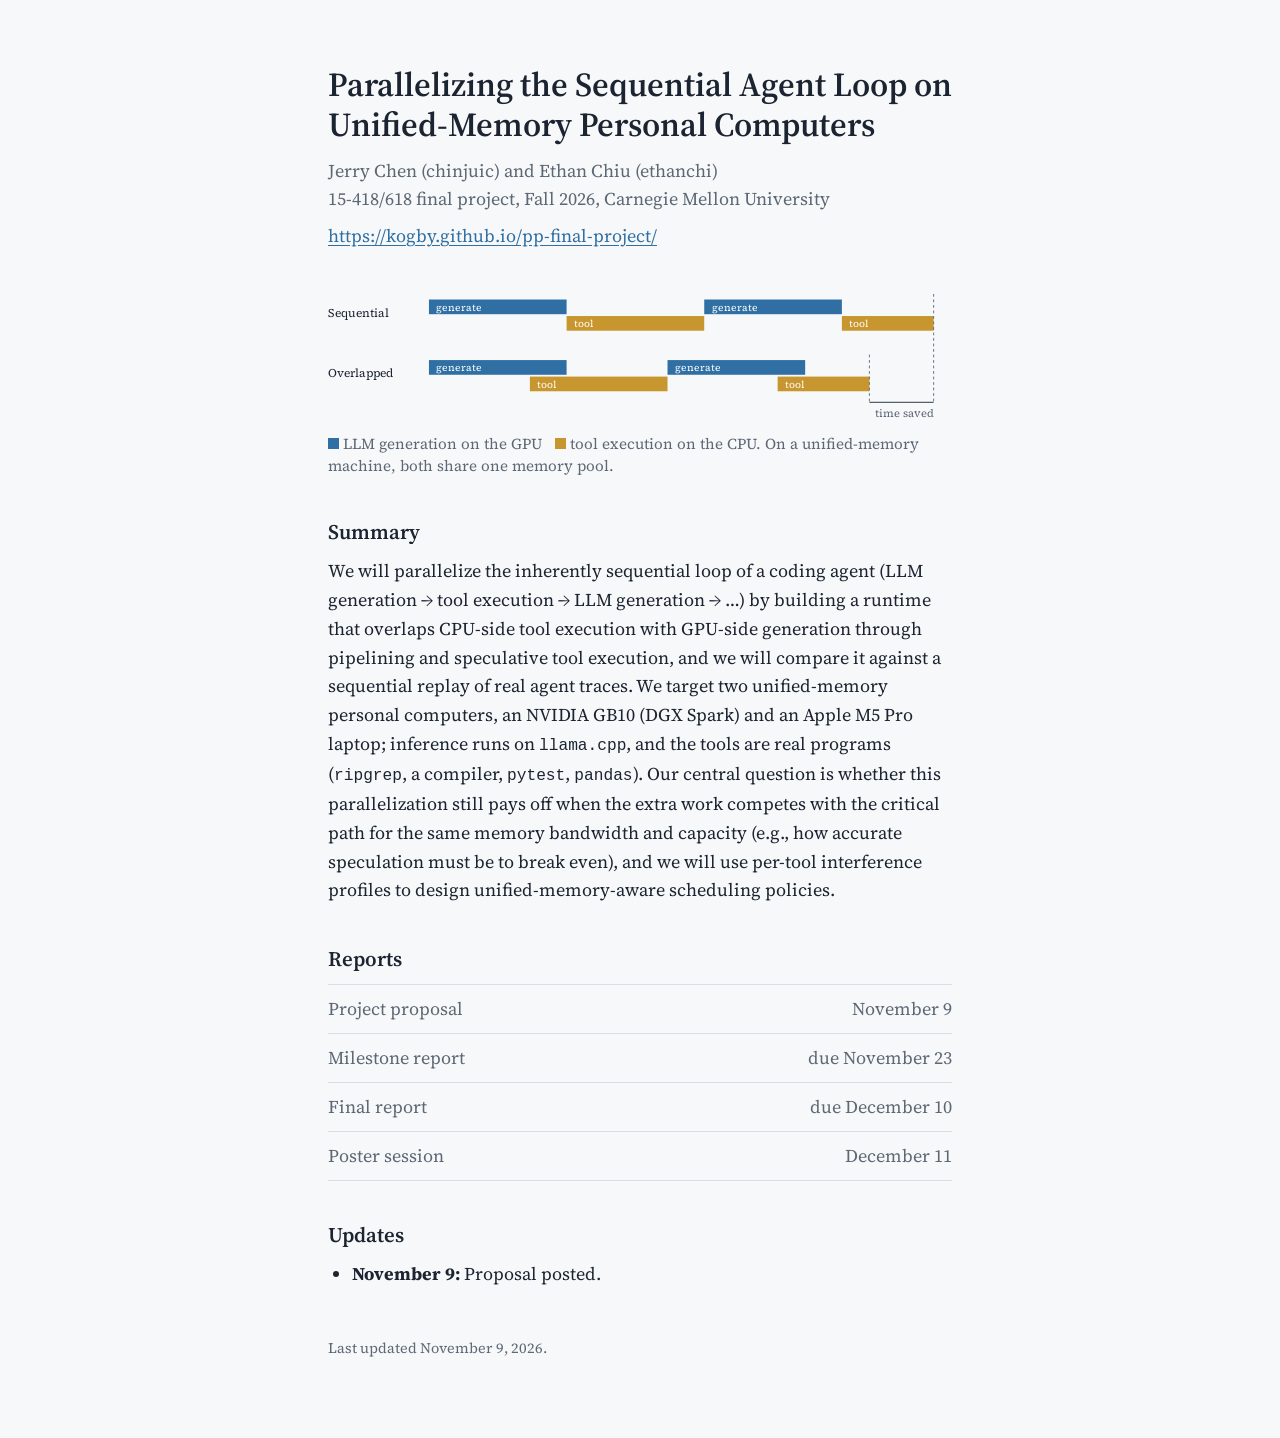
==== docs/index.html @ 6fe1ef0a "Add project website" ====
<!DOCTYPE html>
<html lang="en">
<head>
  <meta charset="utf-8">
  <meta name="viewport" content="width=device-width, initial-scale=1">
  <title>Parallelizing the Sequential Agent Loop</title>
  <meta name="description" content="15-418/618 final project, Fall 2026, Carnegie Mellon University. Jerry Chen and Ethan Chiu.">
  <link rel="preconnect" href="https://fonts.googleapis.com">
  <link rel="preconnect" href="https://fonts.gstatic.com" crossorigin>
  <link rel="stylesheet" href="https://fonts.googleapis.com/css2?family=Source+Serif+4:wght@400;600&amp;display=swap">
  <link rel="stylesheet" href="style.css">
</head>
<body>
<main>
  <h1>Parallelizing the Sequential Agent Loop on Unified-Memory Personal Computers</h1>
  <p class="byline">Jerry Chen (chinjuic) and Ethan Chiu (ethanchi)<br>
    15-418/618 final project, Fall 2026, Carnegie Mellon University</p>
  <p class="muted"><a href="https://kogby.github.io/pp-final-project/">https://kogby.github.io/pp-final-project/</a></p>

  <figure>
    <svg viewBox="0 0 680 150" role="img" aria-label="Two agent steps. Run sequentially, each tool call waits for generation to finish and vice versa. Overlapped, tool calls start while the model is still generating, and the request finishes earlier.">
      <text class="row-label" x="0" y="37">Sequential</text>
      <rect class="bar-gpu" x="110" y="18" width="150" height="16"/>
      <text class="bar-label" x="118" y="30">generate</text>
      <rect class="bar-gpu" x="410" y="18" width="150" height="16"/>
      <text class="bar-label" x="418" y="30">generate</text>
      <rect class="bar-cpu" x="260" y="36" width="150" height="16"/>
      <text class="bar-label" x="268" y="48">tool</text>
      <rect class="bar-cpu" x="560" y="36" width="100" height="16"/>
      <text class="bar-label" x="568" y="48">tool</text>

      <text class="row-label" x="0" y="103">Overlapped</text>
      <rect class="bar-gpu" x="110" y="84" width="150" height="16"/>
      <text class="bar-label" x="118" y="96">generate</text>
      <rect class="bar-gpu" x="370" y="84" width="150" height="16"/>
      <text class="bar-label" x="378" y="96">generate</text>
      <rect class="bar-cpu" x="220" y="102" width="150" height="16"/>
      <text class="bar-label" x="228" y="114">tool</text>
      <rect class="bar-cpu" x="490" y="102" width="100" height="16"/>
      <text class="bar-label" x="498" y="114">tool</text>

      <line class="guide" x1="590" y1="78" x2="590" y2="132"/>
      <line class="guide" x1="660" y1="12" x2="660" y2="132"/>
      <line class="span-line" x1="590" y1="130" x2="660" y2="130"/>
      <text class="span-label" x="596" y="146">time saved</text>
    </svg>
    <figcaption><span class="swatch swatch-gpu"></span>LLM generation on the GPU <span class="swatch swatch-cpu swatch-next"></span>tool execution on the CPU. On a unified-memory machine, both share one memory pool.</figcaption>
  </figure>

  <h2>Summary</h2>
  <p>We will parallelize the inherently sequential loop of a coding agent (LLM
  generation → tool execution → LLM generation → …) by building a runtime that
  overlaps CPU-side tool execution with GPU-side generation through pipelining
  and speculative tool execution, and we will compare it against a sequential
  replay of real agent traces. We target two unified-memory personal computers,
  an NVIDIA GB10 (DGX Spark) and an Apple M5&nbsp;Pro laptop; inference runs on
  <code>llama.cpp</code>, and the tools are real programs (<code>ripgrep</code>, a compiler, <code>pytest</code>,
  <code>pandas</code>). Our central question is whether this parallelization still pays
  off when the extra work competes with the critical path for the same memory
  bandwidth and capacity (e.g., how accurate speculation must be to break even),
  and we will use per-tool interference profiles to design unified-memory-aware
  scheduling policies.</p>

  <h2>Reports</h2>
  <ul class="reports">
    <li><span class="pending">Project proposal</span><span class="date">November 9</span></li>
    <li><span class="pending">Milestone report</span><span class="date">due November 23</span></li>
    <li><span class="pending">Final report</span><span class="date">due December 10</span></li>
    <li><span class="pending">Poster session</span><span class="date">December 11</span></li>
  </ul>

  <h2>Updates</h2>
  <!-- Add entries at the top: <li><strong>Month D:</strong> one or two sentences.</li> -->
  <ul>
    <li><strong>November 9:</strong> Proposal posted.</li>
  </ul>

  <footer>Last updated November 9, 2026.</footer>
</main>
</body>
</html>
---- docs/style.css ----
:root {
  color-scheme: light;
  --paper: #F7F8FA;
  --ink: #1B2430;
  --muted: #5D6875;
  --rule: #D9DEE5;
  --gpu: #2F6FA3;
  --cpu: #C8962E;
  --on-bar: #FFFFFF;
}

@media (prefers-color-scheme: dark) {
  :root {
    color-scheme: dark;
    --paper: #14181E;
    --ink: #E6EAF0;
    --muted: #9AA4B1;
    --rule: #2C333D;
    --gpu: #6FA8D6;
    --cpu: #E0B45A;
    --on-bar: #14181E;
  }
}

*,
*::before,
*::after {
  box-sizing: border-box;
}

html {
  -webkit-text-size-adjust: 100%;
  text-size-adjust: 100%;
}

body {
  margin: 0;
  background: var(--paper);
  color: var(--ink);
  font-family: "Source Serif 4", Georgia, "Times New Roman", serif;
  font-size: 1.125rem;
  line-height: 1.6;
  overflow-wrap: break-word;
}

main {
  max-width: 42rem;
  margin: 0 auto;
  padding: 4rem 1.5rem 5rem;
}

h1 {
  font-size: 2.1rem;
  font-weight: 600;
  line-height: 1.2;
  margin: 0 0 0.75rem;
}

h2 {
  font-size: 1.3rem;
  font-weight: 600;
  line-height: 1.3;
  margin: 2.5rem 0 0.75rem;
}

h3 {
  font-size: 1.1rem;
  font-weight: 600;
  line-height: 1.35;
  margin: 1.75rem 0 0.5rem;
}

p,
ul,
ol,
dl,
figure {
  margin: 0 0 1rem;
}

ul,
ol {
  padding-left: 1.5rem;
}

li + li {
  margin-top: 0.35rem;
}

a {
  color: var(--gpu);
  text-underline-offset: 0.15em;
}

:focus-visible {
  outline: 2px solid var(--gpu);
  outline-offset: 2px;
}

code {
  font-family: ui-monospace, "SF Mono", Menlo, monospace;
  font-size: 0.9em;
}

.muted {
  color: var(--muted);
}

.byline {
  color: var(--muted);
  margin-bottom: 0.5rem;
}

.home {
  display: inline-block;
  margin-bottom: 2rem;
  color: var(--muted);
  font-size: 0.95rem;
}

/* Figure */

figure {
  margin: 2rem 0;
}

figure svg {
  display: block;
  width: 100%;
  height: auto;
}

figcaption {
  margin-top: 0.75rem;
  color: var(--muted);
  font-size: 0.95rem;
  line-height: 1.5;
}

.swatch {
  display: inline-block;
  width: 0.7em;
  height: 0.7em;
  margin-right: 0.3em;
  vertical-align: baseline;
}

.swatch-next {
  margin-left: 0.6em;
}

.swatch-gpu {
  background: var(--gpu);
}

.swatch-cpu {
  background: var(--cpu);
}

.bar-gpu {
  fill: var(--gpu);
}

.bar-cpu {
  fill: var(--cpu);
}

.bar-label {
  fill: var(--on-bar);
  font-size: 11px;
}

.row-label {
  fill: var(--ink);
  font-size: 13px;
}

.guide {
  stroke: var(--muted);
  stroke-dasharray: 3 3;
}

.span-line {
  stroke: var(--ink);
}

.span-label {
  fill: var(--muted);
  font-size: 12px;
}

/* Reports list */

.reports {
  list-style: none;
  padding: 0;
  border-top: 1px solid var(--rule);
}

.reports li {
  display: flex;
  justify-content: space-between;
  align-items: baseline;
  gap: 1rem;
  margin: 0;
  padding: 0.6rem 0;
  border-bottom: 1px solid var(--rule);
}

.reports .date {
  color: var(--muted);
  white-space: nowrap;
}

.reports .pending {
  color: var(--muted);
}

.reports .secondary {
  margin-left: 0.4rem;
  font-size: 0.9rem;
}

footer {
  margin-top: 3rem;
  color: var(--muted);
  font-size: 0.9rem;
}

/* Proposal */

dt {
  font-weight: 600;
}

dd {
  margin: 0 0 0.75rem 1.5rem;
}

.table-wrap {
  overflow-x: auto;
  margin: 0 0 1rem;
}

table {
  border-collapse: collapse;
  width: 100%;
  font-size: 1rem;
}

th,
td {
  text-align: left;
  vertical-align: top;
  padding: 0.5rem 0.75rem 0.5rem 0;
  border-bottom: 1px solid var(--rule);
}

th {
  font-weight: 600;
}

td:first-child,
th:first-child {
  white-space: nowrap;
}

tr.deadline td {
  font-weight: 600;
}

.katex-display {
  overflow-x: auto;
  overflow-y: hidden;
  padding: 0.25rem 0;
}

.references li {
  scroll-margin-top: 1rem;
}

@media (max-width: 30rem) {
  body {
    font-size: 1.05rem;
  }

  main {
    padding-top: 2.5rem;
  }

  h1 {
    font-size: 1.7rem;
  }
}
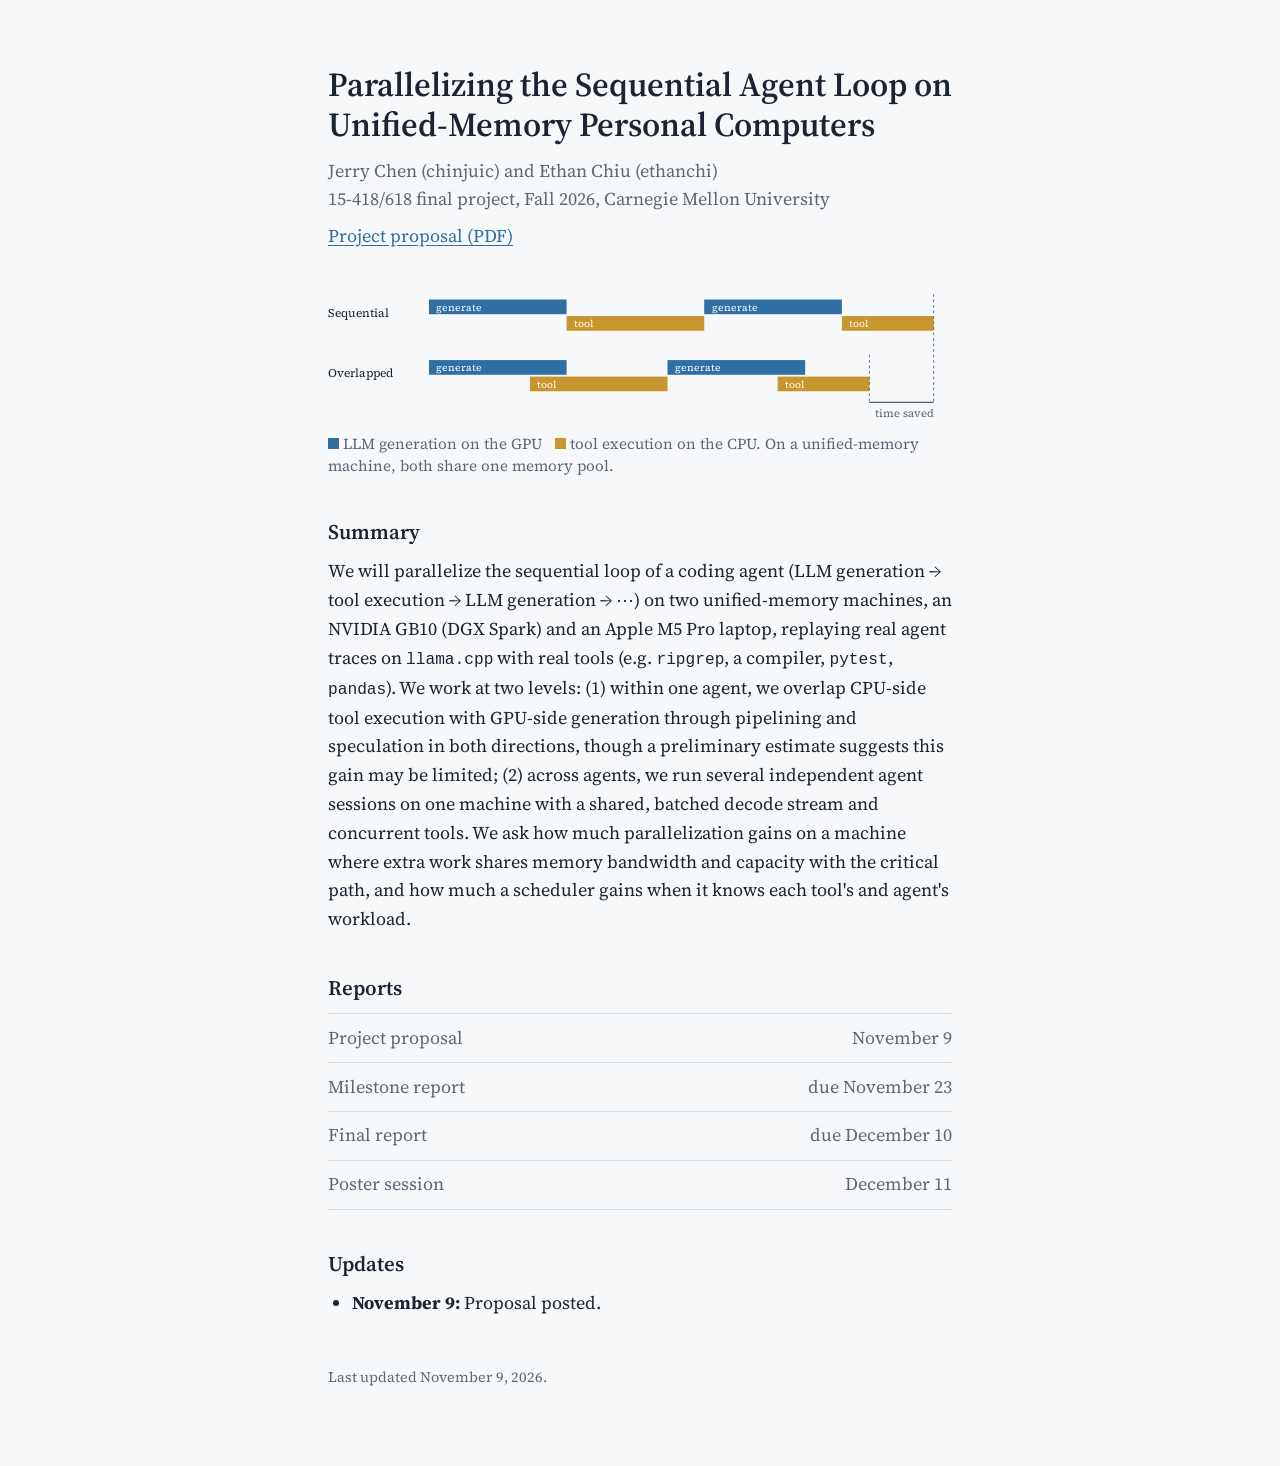
==== commit a769a1a9: "Post proposal PDF and update summary on project page" ====
--- a/docs/index.html
+++ b/docs/index.html
@@ -15,7 +15,7 @@
   <h1>Parallelizing the Sequential Agent Loop on Unified-Memory Personal Computers</h1>
   <p class="byline">Jerry Chen (chinjuic) and Ethan Chiu (ethanchi)<br>
     15-418/618 final project, Fall 2026, Carnegie Mellon University</p>
-  <p class="muted"><a href="https://kogby.github.io/pp-final-project/">https://kogby.github.io/pp-final-project/</a></p>
+  <p class="muted"><a href="proposal.pdf">Project proposal (PDF)</a></p>
 
   <figure>
     <svg viewBox="0 0 680 150" role="img" aria-label="Two agent steps. Run sequentially, each tool call waits for generation to finish and vice versa. Overlapped, tool calls start while the model is still generating, and the request finishes earlier.">
@@ -48,18 +48,11 @@
   </figure>
 
   <h2>Summary</h2>
-  <p>We will parallelize the inherently sequential loop of a coding agent (LLM
-  generation → tool execution → LLM generation → …) by building a runtime that
-  overlaps CPU-side tool execution with GPU-side generation through pipelining
-  and speculative tool execution, and we will compare it against a sequential
-  replay of real agent traces. We target two unified-memory personal computers,
-  an NVIDIA GB10 (DGX Spark) and an Apple M5&nbsp;Pro laptop; inference runs on
-  <code>llama.cpp</code>, and the tools are real programs (<code>ripgrep</code>, a compiler, <code>pytest</code>,
-  <code>pandas</code>). Our central question is whether this parallelization still pays
-  off when the extra work competes with the critical path for the same memory
-  bandwidth and capacity (e.g., how accurate speculation must be to break even),
-  and we will use per-tool interference profiles to design unified-memory-aware
-  scheduling policies.</p>
+  <p>We will parallelize the sequential loop of a coding agent (LLM generation
+  → tool execution → LLM generation → ⋯) on two unified-memory machines,
+  an NVIDIA GB10 (DGX Spark) and an Apple M5&nbsp;Pro laptop, replaying real agent traces on <code>llama.cpp</code> with real tools (e.g. <code>ripgrep</code>, a compiler, <code>pytest</code>, <code>pandas</code>).
+  We work at two levels: (1) within one agent, we overlap CPU-side tool execution with GPU-side generation through pipelining and speculation in both directions, though a preliminary estimate suggests this gain may be limited; (2) across agents, we run several independent agent sessions on one machine with a shared, batched decode stream and concurrent tools.
+  We ask how much parallelization gains on a machine where extra work shares memory bandwidth and capacity with the critical path, and how much a scheduler gains when it knows each tool's and agent's workload.</p>
 
   <h2>Reports</h2>
   <ul class="reports">
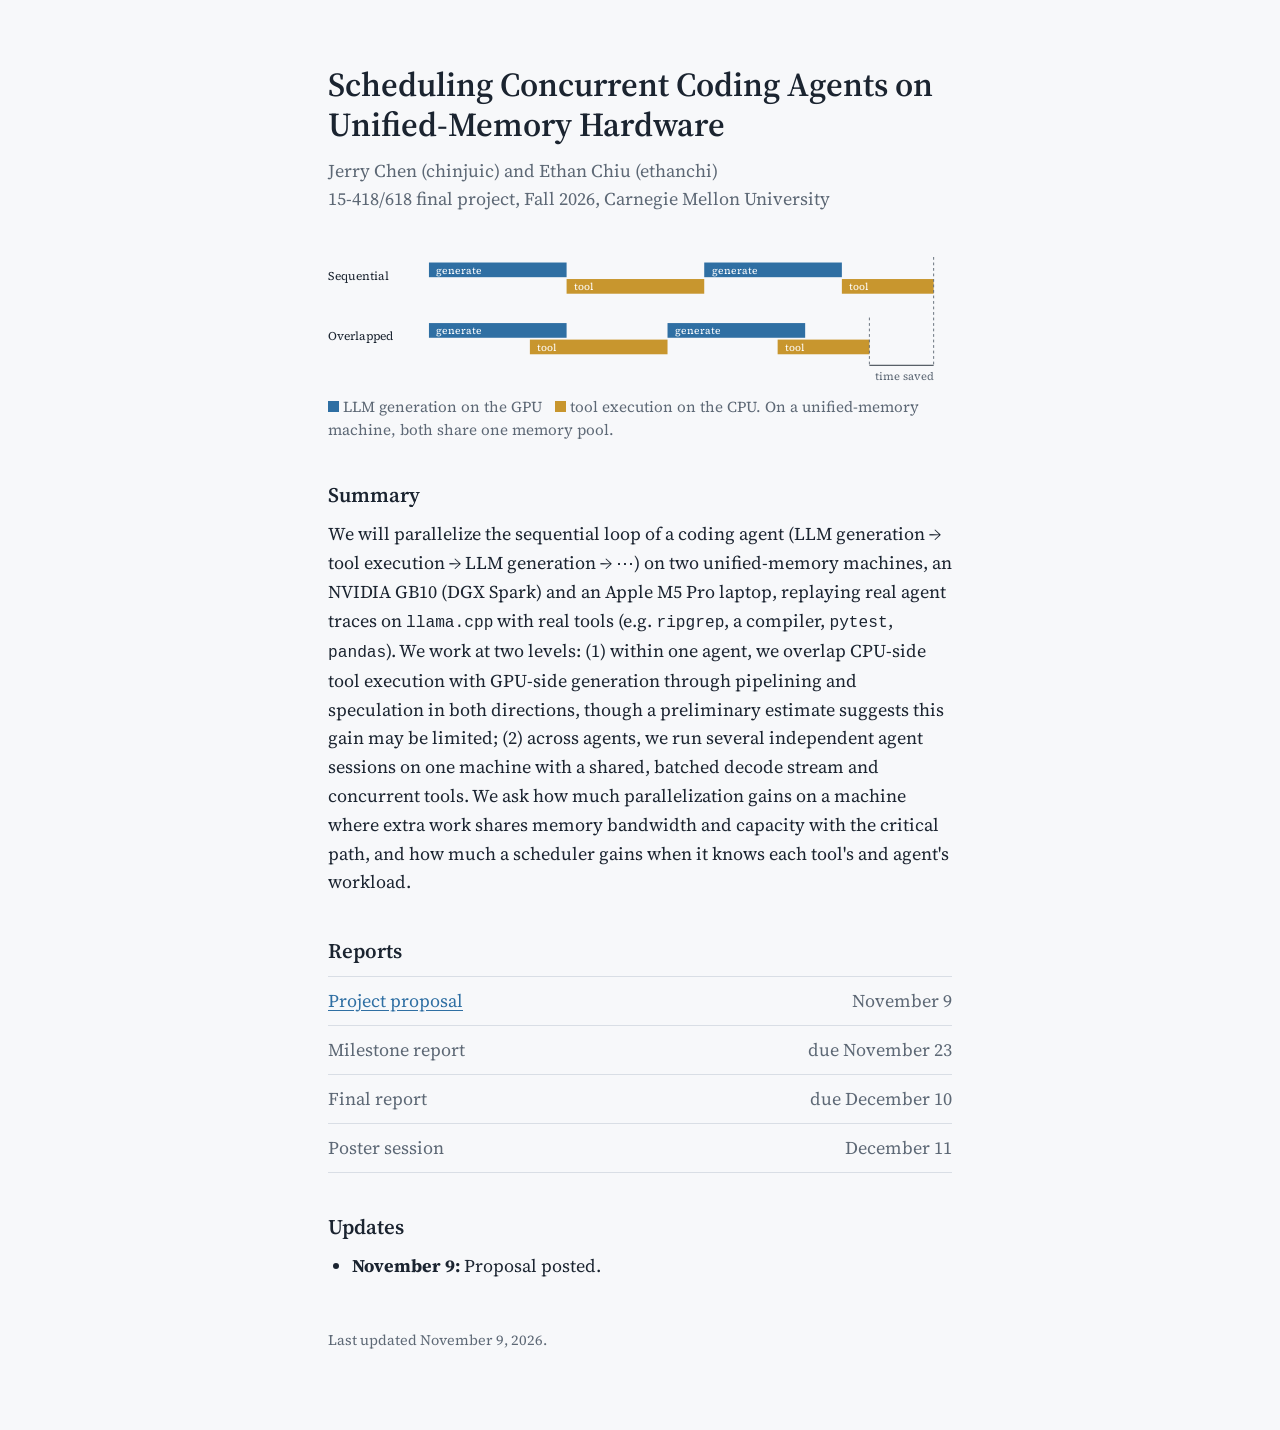
==== commit 2eb1bd7e: "Rename project and link proposal from the reports list" ====
--- a/docs/index.html
+++ b/docs/index.html
@@ -3,7 +3,7 @@
 <head>
   <meta charset="utf-8">
   <meta name="viewport" content="width=device-width, initial-scale=1">
-  <title>Parallelizing the Sequential Agent Loop</title>
+  <title>Scheduling Concurrent Coding Agents</title>
   <meta name="description" content="15-418/618 final project, Fall 2026, Carnegie Mellon University. Jerry Chen and Ethan Chiu.">
   <link rel="preconnect" href="https://fonts.googleapis.com">
   <link rel="preconnect" href="https://fonts.gstatic.com" crossorigin>
@@ -12,10 +12,9 @@
 </head>
 <body>
 <main>
-  <h1>Parallelizing the Sequential Agent Loop on Unified-Memory Personal Computers</h1>
+  <h1>Scheduling Concurrent Coding Agents on Unified-Memory Hardware</h1>
   <p class="byline">Jerry Chen (chinjuic) and Ethan Chiu (ethanchi)<br>
     15-418/618 final project, Fall 2026, Carnegie Mellon University</p>
-  <p class="muted"><a href="proposal.pdf">Project proposal (PDF)</a></p>
 
   <figure>
     <svg viewBox="0 0 680 150" role="img" aria-label="Two agent steps. Run sequentially, each tool call waits for generation to finish and vice versa. Overlapped, tool calls start while the model is still generating, and the request finishes earlier.">
@@ -56,7 +55,7 @@
 
   <h2>Reports</h2>
   <ul class="reports">
-    <li><span class="pending">Project proposal</span><span class="date">November 9</span></li>
+    <li><a href="proposal.pdf">Project proposal</a><span class="date">November 9</span></li>
     <li><span class="pending">Milestone report</span><span class="date">due November 23</span></li>
     <li><span class="pending">Final report</span><span class="date">due December 10</span></li>
     <li><span class="pending">Poster session</span><span class="date">December 11</span></li>
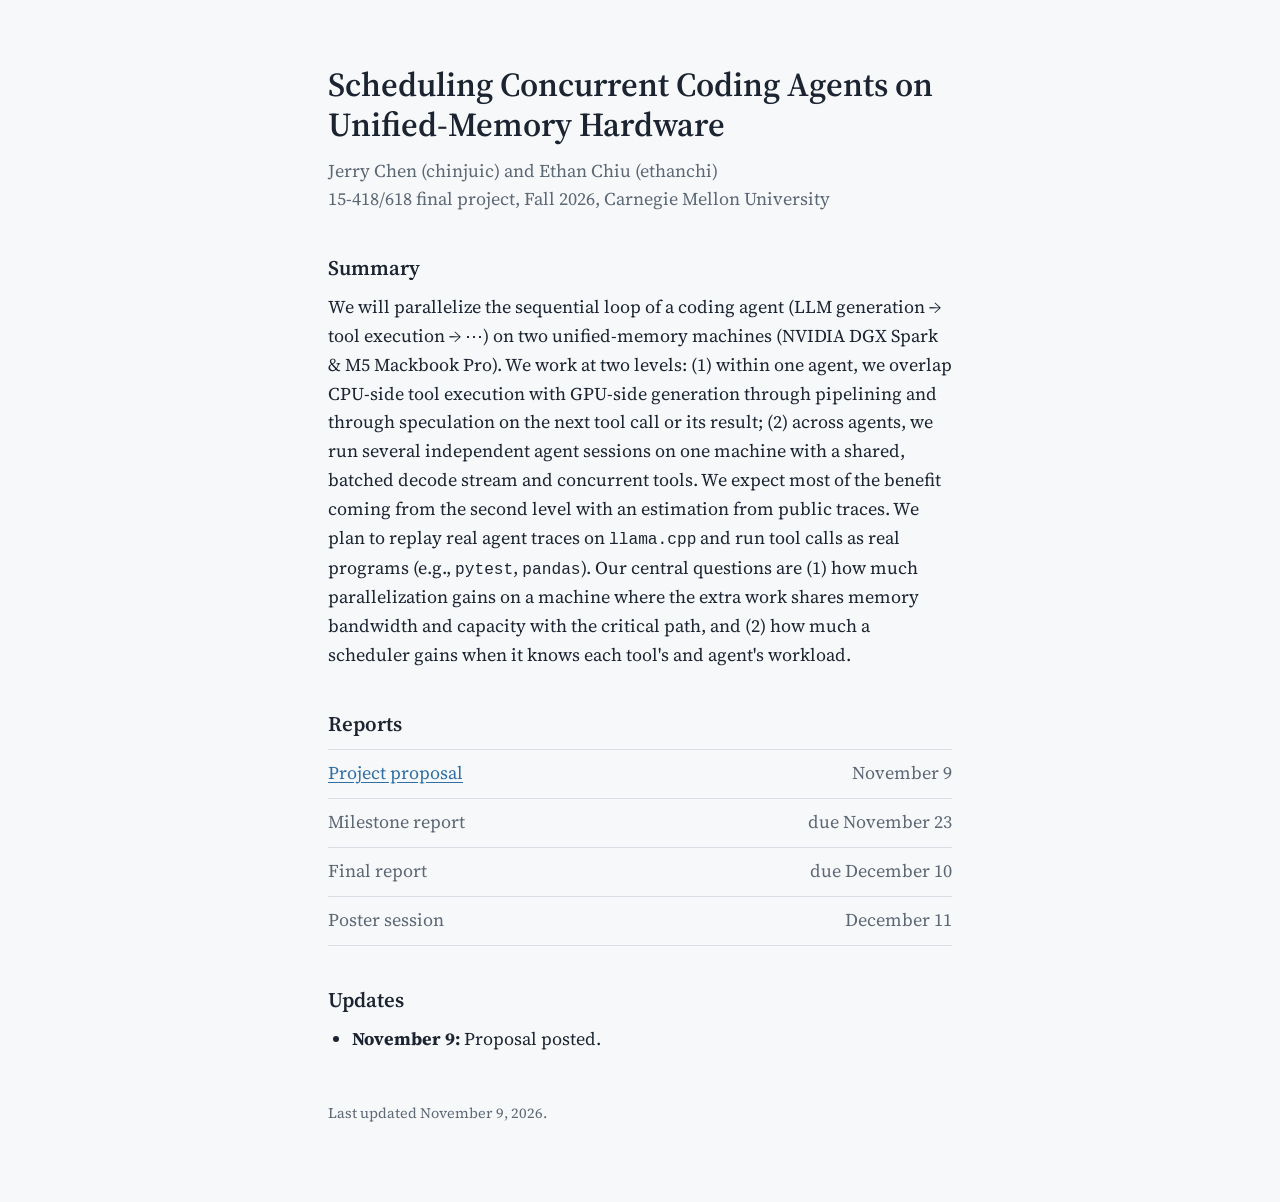
==== commit 89df96e3: "Drop overlap figure and sync summary with the proposal PDF" ====
--- a/docs/index.html
+++ b/docs/index.html
@@ -16,42 +16,12 @@
   <p class="byline">Jerry Chen (chinjuic) and Ethan Chiu (ethanchi)<br>
     15-418/618 final project, Fall 2026, Carnegie Mellon University</p>
 
-  <figure>
-    <svg viewBox="0 0 680 150" role="img" aria-label="Two agent steps. Run sequentially, each tool call waits for generation to finish and vice versa. Overlapped, tool calls start while the model is still generating, and the request finishes earlier.">
-      <text class="row-label" x="0" y="37">Sequential</text>
-      <rect class="bar-gpu" x="110" y="18" width="150" height="16"/>
-      <text class="bar-label" x="118" y="30">generate</text>
-      <rect class="bar-gpu" x="410" y="18" width="150" height="16"/>
-      <text class="bar-label" x="418" y="30">generate</text>
-      <rect class="bar-cpu" x="260" y="36" width="150" height="16"/>
-      <text class="bar-label" x="268" y="48">tool</text>
-      <rect class="bar-cpu" x="560" y="36" width="100" height="16"/>
-      <text class="bar-label" x="568" y="48">tool</text>
-
-      <text class="row-label" x="0" y="103">Overlapped</text>
-      <rect class="bar-gpu" x="110" y="84" width="150" height="16"/>
-      <text class="bar-label" x="118" y="96">generate</text>
-      <rect class="bar-gpu" x="370" y="84" width="150" height="16"/>
-      <text class="bar-label" x="378" y="96">generate</text>
-      <rect class="bar-cpu" x="220" y="102" width="150" height="16"/>
-      <text class="bar-label" x="228" y="114">tool</text>
-      <rect class="bar-cpu" x="490" y="102" width="100" height="16"/>
-      <text class="bar-label" x="498" y="114">tool</text>
-
-      <line class="guide" x1="590" y1="78" x2="590" y2="132"/>
-      <line class="guide" x1="660" y1="12" x2="660" y2="132"/>
-      <line class="span-line" x1="590" y1="130" x2="660" y2="130"/>
-      <text class="span-label" x="596" y="146">time saved</text>
-    </svg>
-    <figcaption><span class="swatch swatch-gpu"></span>LLM generation on the GPU <span class="swatch swatch-cpu swatch-next"></span>tool execution on the CPU. On a unified-memory machine, both share one memory pool.</figcaption>
-  </figure>
-
   <h2>Summary</h2>
   <p>We will parallelize the sequential loop of a coding agent (LLM generation
-  → tool execution → LLM generation → ⋯) on two unified-memory machines,
-  an NVIDIA GB10 (DGX Spark) and an Apple M5&nbsp;Pro laptop, replaying real agent traces on <code>llama.cpp</code> with real tools (e.g. <code>ripgrep</code>, a compiler, <code>pytest</code>, <code>pandas</code>).
-  We work at two levels: (1) within one agent, we overlap CPU-side tool execution with GPU-side generation through pipelining and speculation in both directions, though a preliminary estimate suggests this gain may be limited; (2) across agents, we run several independent agent sessions on one machine with a shared, batched decode stream and concurrent tools.
-  We ask how much parallelization gains on a machine where extra work shares memory bandwidth and capacity with the critical path, and how much a scheduler gains when it knows each tool's and agent's workload.</p>
+  → tool execution → ⋯) on two unified-memory machines (NVIDIA DGX Spark &amp; M5 Mackbook Pro).
+  We work at two levels: (1) within one agent, we overlap CPU-side tool execution with GPU-side generation through pipelining and through speculation on the next tool call or its result; (2) across agents, we run several independent agent sessions on one machine with a shared, batched decode stream and concurrent tools. We expect most of the benefit coming from the second level with an estimation from public traces.
+  We plan to replay real agent traces on <code>llama.cpp</code> and run tool calls as real programs (e.g., <code>pytest</code>, <code>pandas</code>).
+  Our central questions are (1) how much parallelization gains on a machine where the extra work shares memory bandwidth and capacity with the critical path, and (2) how much a scheduler gains when it knows each tool's and agent's workload.</p>
 
   <h2>Reports</h2>
   <ul class="reports">
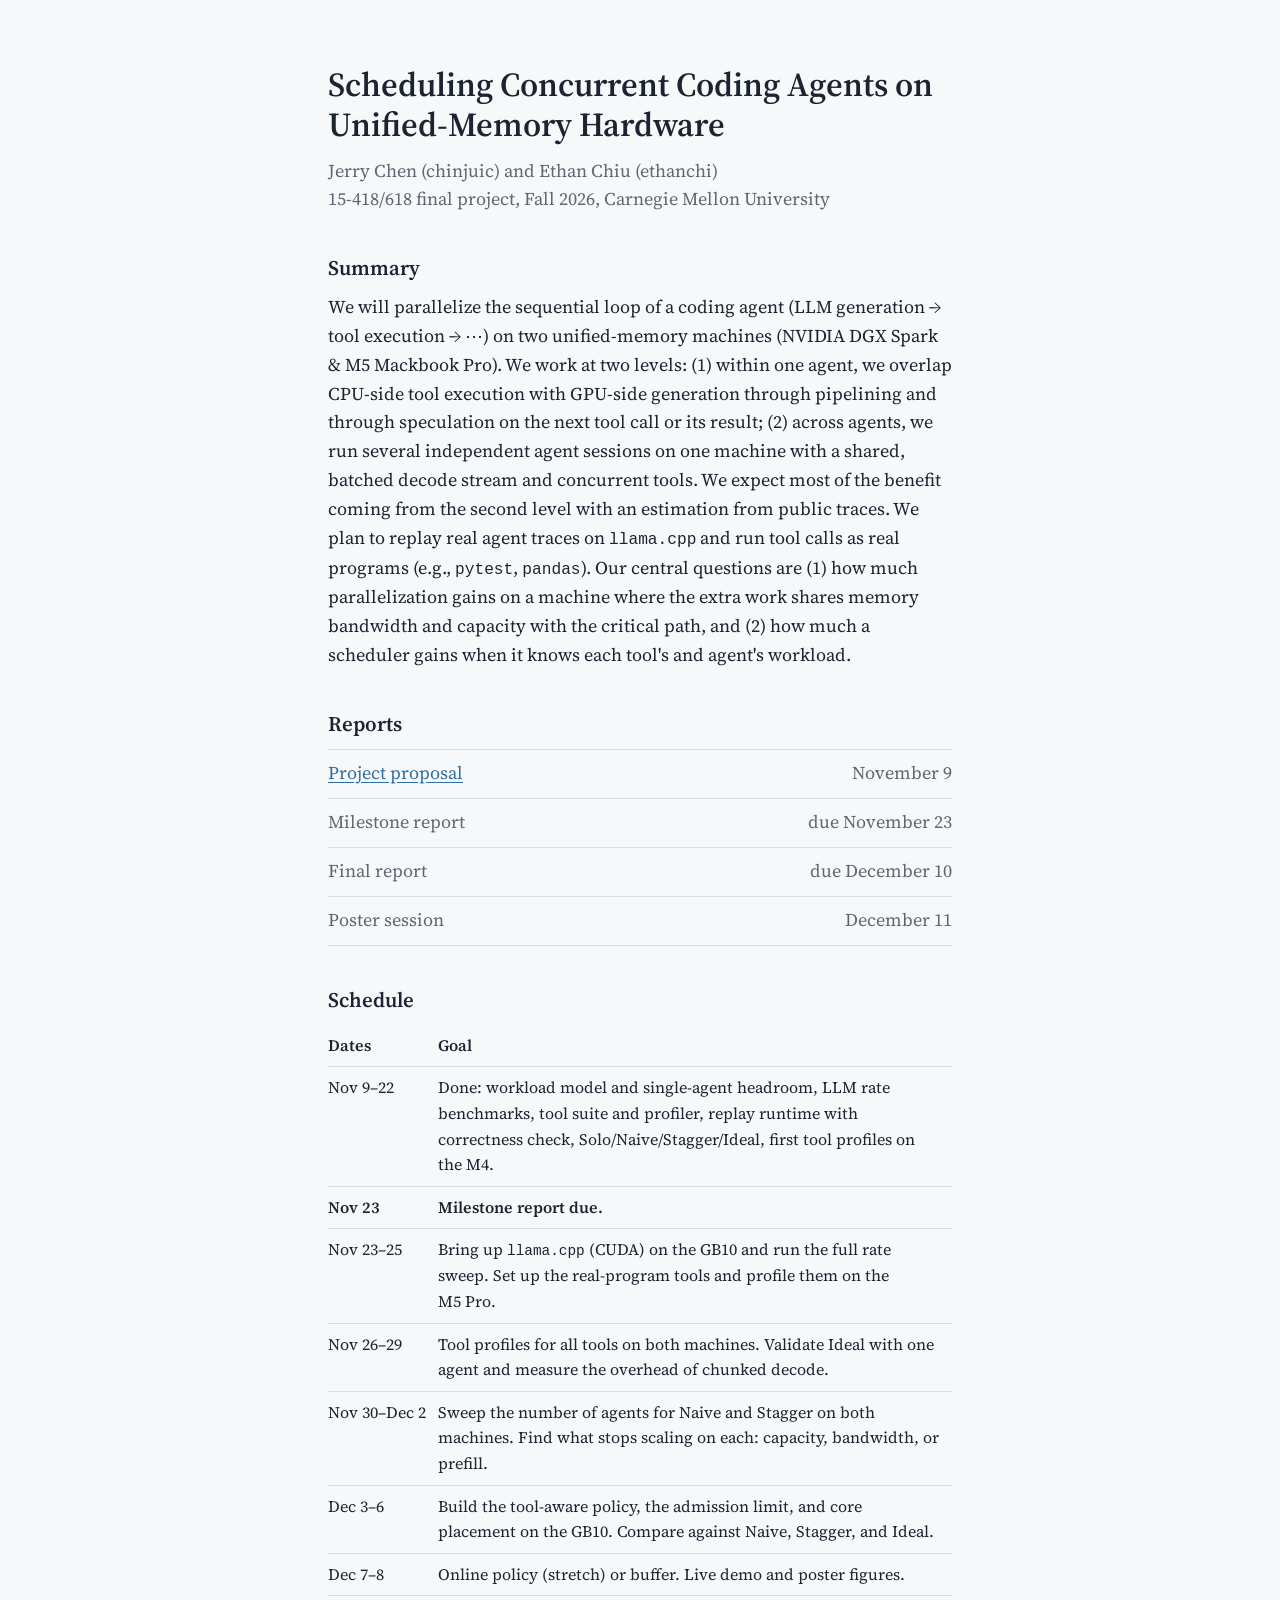
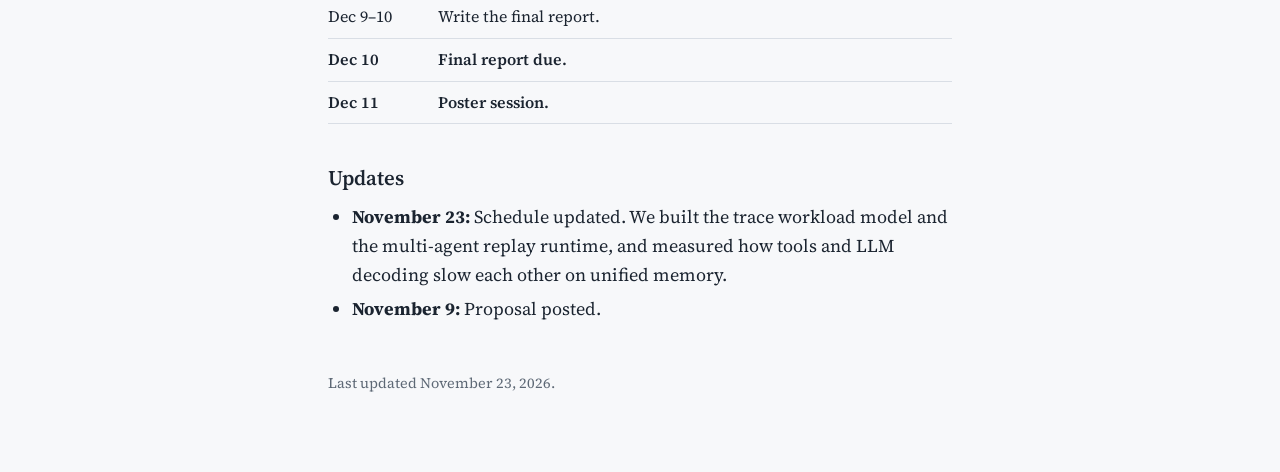
==== commit 9c6e3ceb: "Add schedule and update to project page" ====
--- a/docs/index.html
+++ b/docs/index.html
@@ -31,13 +31,35 @@
     <li><span class="pending">Poster session</span><span class="date">December 11</span></li>
   </ul>
 
+  <h2>Schedule</h2>
+  <div class="table-wrap">
+    <table>
+      <thead>
+        <tr><th scope="col">Dates</th><th scope="col">Goal</th></tr>
+      </thead>
+      <tbody>
+        <tr><td>Nov 9–22</td><td>Done: workload model and single-agent headroom, LLM rate benchmarks, tool suite and profiler, replay runtime with correctness check, Solo/Naive/Stagger/Ideal, first tool profiles on the M4.</td></tr>
+        <tr class="deadline"><td>Nov 23</td><td>Milestone report due.</td></tr>
+        <tr><td>Nov 23–25</td><td>Bring up <code>llama.cpp</code> (CUDA) on the GB10 and run the full rate sweep. Set up the real-program tools and profile them on the M5&nbsp;Pro.</td></tr>
+        <tr><td>Nov 26–29</td><td>Tool profiles for all tools on both machines. Validate Ideal with one agent and measure the overhead of chunked decode.</td></tr>
+        <tr><td>Nov 30–Dec 2</td><td>Sweep the number of agents for Naive and Stagger on both machines. Find what stops scaling on each: capacity, bandwidth, or prefill.</td></tr>
+        <tr><td>Dec 3–6</td><td>Build the tool-aware policy, the admission limit, and core placement on the GB10. Compare against Naive, Stagger, and Ideal.</td></tr>
+        <tr><td>Dec 7–8</td><td>Online policy (stretch) or buffer. Live demo and poster figures.</td></tr>
+        <tr><td>Dec 9–10</td><td>Write the final report.</td></tr>
+        <tr class="deadline"><td>Dec 10</td><td>Final report due.</td></tr>
+        <tr class="deadline"><td>Dec 11</td><td>Poster session.</td></tr>
+      </tbody>
+    </table>
+  </div>
+
   <h2>Updates</h2>
   <!-- Add entries at the top: <li><strong>Month D:</strong> one or two sentences.</li> -->
   <ul>
+    <li><strong>November 23:</strong> Schedule updated. We built the trace workload model and the multi-agent replay runtime, and measured how tools and LLM decoding slow each other on unified memory.</li>
     <li><strong>November 9:</strong> Proposal posted.</li>
   </ul>
 
-  <footer>Last updated November 9, 2026.</footer>
+  <footer>Last updated November 23, 2026.</footer>
 </main>
 </body>
 </html>
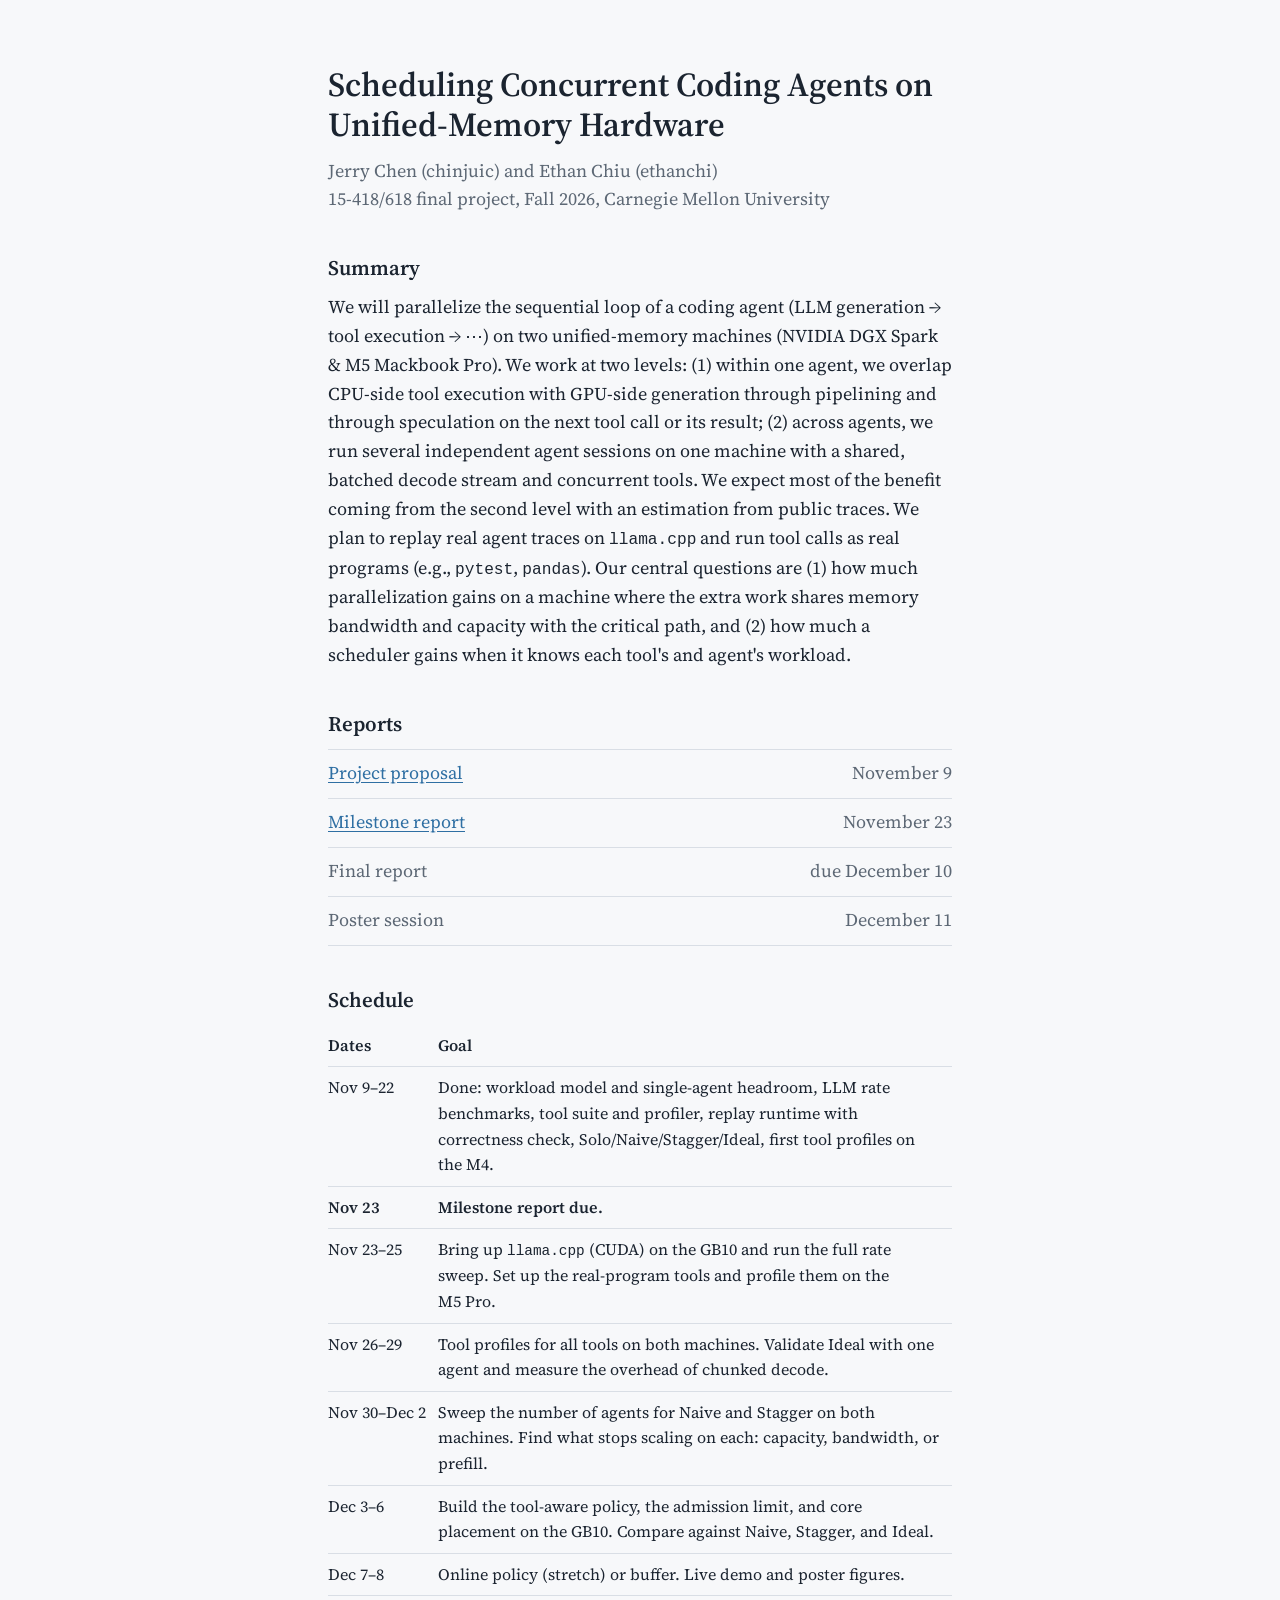
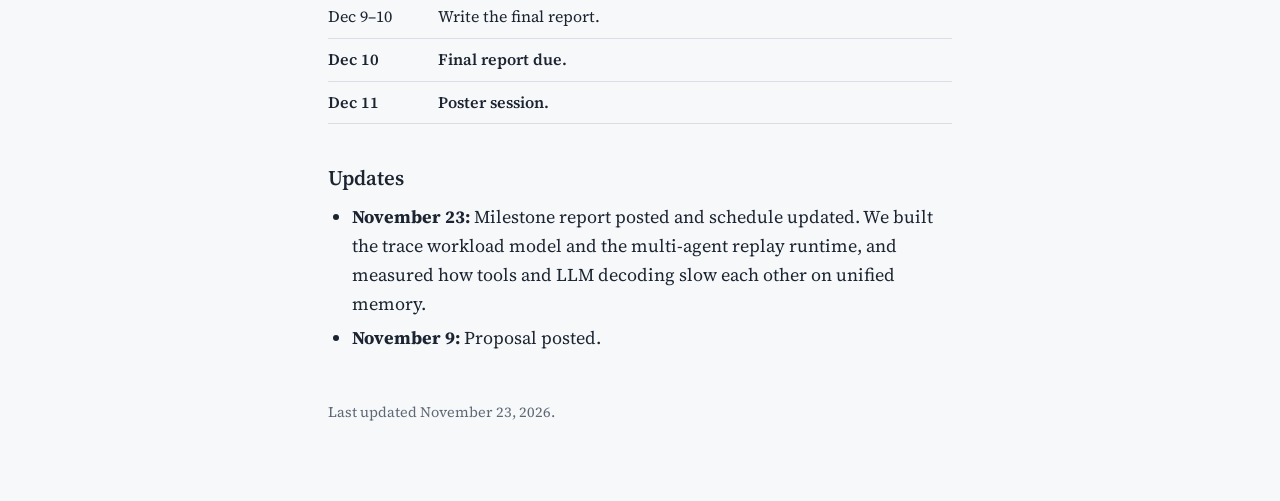
==== commit 4025e48f: "Post milestone report to project page" ====
--- a/docs/index.html
+++ b/docs/index.html
@@ -26,7 +26,7 @@
   <h2>Reports</h2>
   <ul class="reports">
     <li><a href="proposal.pdf">Project proposal</a><span class="date">November 9</span></li>
-    <li><span class="pending">Milestone report</span><span class="date">due November 23</span></li>
+    <li><a href="milestone.pdf">Milestone report</a><span class="date">November 23</span></li>
     <li><span class="pending">Final report</span><span class="date">due December 10</span></li>
     <li><span class="pending">Poster session</span><span class="date">December 11</span></li>
   </ul>
@@ -55,7 +55,7 @@
   <h2>Updates</h2>
   <!-- Add entries at the top: <li><strong>Month D:</strong> one or two sentences.</li> -->
   <ul>
-    <li><strong>November 23:</strong> Schedule updated. We built the trace workload model and the multi-agent replay runtime, and measured how tools and LLM decoding slow each other on unified memory.</li>
+    <li><strong>November 23:</strong> Milestone report posted and schedule updated. We built the trace workload model and the multi-agent replay runtime, and measured how tools and LLM decoding slow each other on unified memory.</li>
     <li><strong>November 9:</strong> Proposal posted.</li>
   </ul>
 
